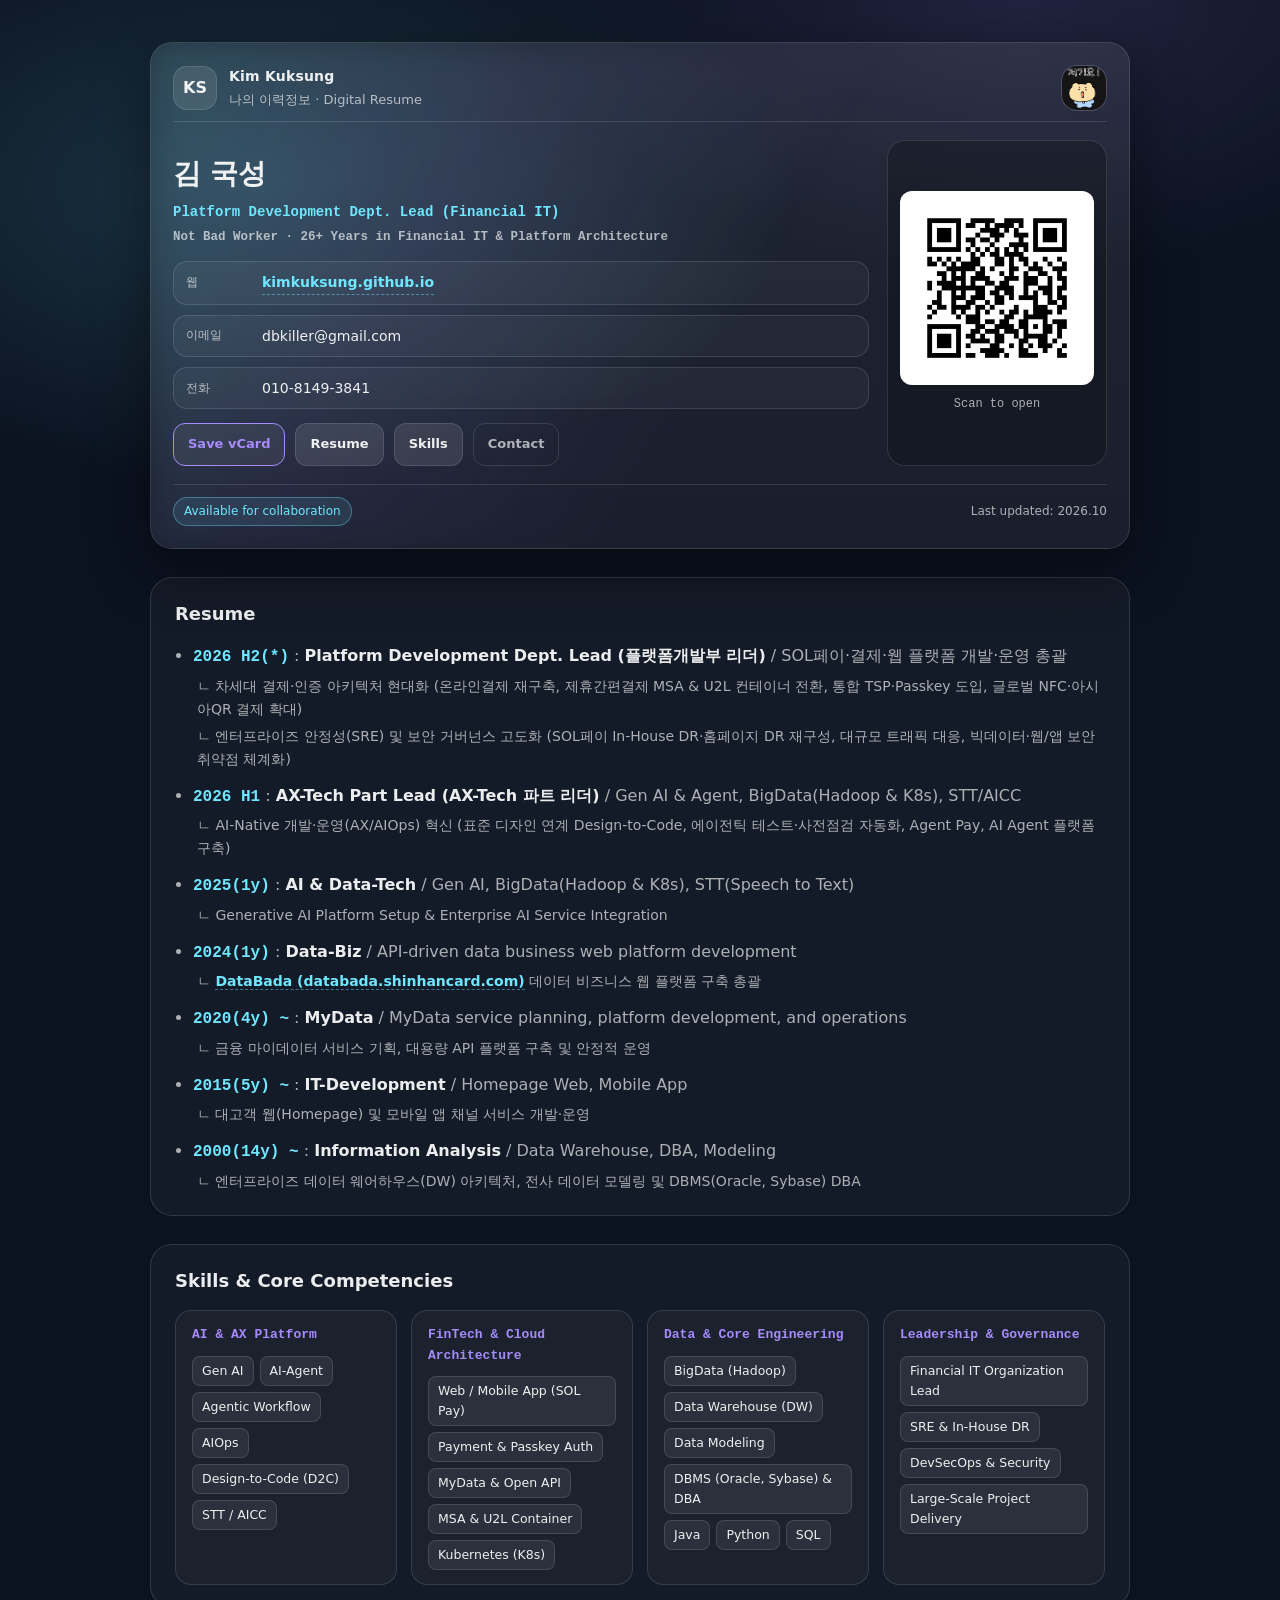
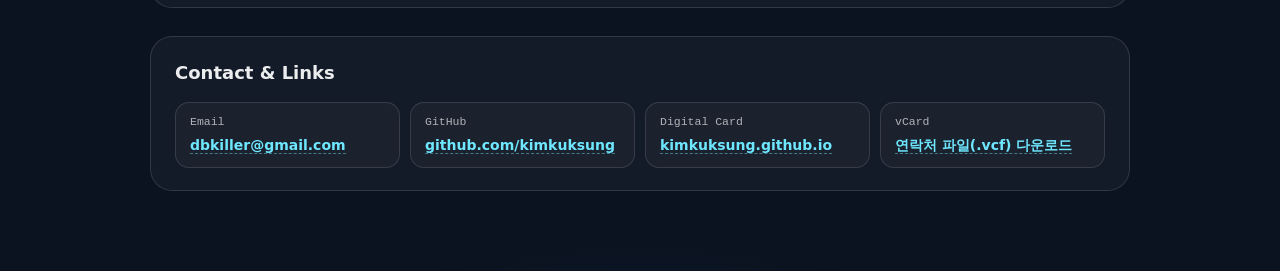
==== index.html @ ca80d71d "Split 2026 career into H1 AX-Tech Part Lead and H2 Platform Development Dept. Lead Update card title" ====
<!doctype html>
<html lang="ko">
<head>
  <meta charset="utf-8" />
  <meta name="viewport" content="width=device-width,initial-scale=1" />
  <title>Resume Page | Kim Kuksung (김국성)</title>
  <meta name="description" content="김국성 (Kim Kuksung) | Platform Development Dept. Lead — Financial IT, Payment/Web/App Platform, MyData, BigData & Generative AI" />
  <meta property="og:type" content="website" />
  <meta property="og:title" content="김국성 (Kim Kuksung) | Resume & Digital Card" />
  <meta property="og:description" content="Platform Development Dept. Lead — SOL Pay, Payment/Web/App Platform, MyData, BigData & Generative AI" />
  <meta property="og:url" content="https://kimkuksung.github.io/" />
  <meta property="og:image" content="https://kimkuksung.github.io/assets/Profile.png" />
  <link rel="stylesheet" href="assets/css/card.css" />
</head>

<body>
  <main class="page">
    <section class="hero">
      <div class="card-wrap">
        <!-- Business Card -->
        <article class="card" aria-label="Business card">
          <header class="card__top">
            <div class="brand">
              <div class="brand__mark" aria-hidden="true">KS</div>
              <div class="brand__text">
                <div class="brand__name">Kim Kuksung</div>
                <div class="brand__tag">나의 이력정보 · Digital Resume</div>
              </div>
            </div>

            <!-- 프로필 이미지 -->
            <img class="avatar" src="assets/Profile.png" alt="김국성 프로필 사진" />
          </header>

          <div class="card__body">
            <h1 class="title">
              <span class="title__name">김 국성</span>
              <span class="title__role">Platform Development Dept. Lead (Financial IT)</span>
              <span class="title__sub">Not Bad Worker · 26+ Years in Financial IT &amp; Platform Architecture</span>
            </h1>

            <dl class="meta">
              <div class="meta__row">
                <dt>웹</dt>
                <dd><a class="ext-link" href="https://kimkuksung.github.io" target="_blank" rel="noopener noreferrer">kimkuksung.github.io</a></dd>
              </div>
              <div class="meta__row">
                <dt>이메일</dt>
                <dd><a href="mailto:dbkiller@gmail.com">dbkiller@gmail.com</a></dd>
              </div>
              <div class="meta__row">
                <dt>전화</dt>
                <dd><a href="tel:+821081493841">010-8149-3841</a></dd>
              </div>
            </dl>

            <div class="actions">
              <a class="btn btn--ghost2" href="assets/kimsung.vcf" download>Save vCard</a>
              <a class="btn" href="#about">Resume</a>
              <a class="btn" href="#skill">Skills</a>
              <a class="btn btn--ghost" href="#contact">Contact</a>
            </div>
          </div>

          <aside class="card__qr" aria-label="QR to this page">
            <img src="assets/Qr.png" alt="QR: kimkuksung.github.io" />
            <div class="qr__caption">Scan to open</div>
          </aside>

          <footer class="card__bottom">
            <span class="pill">Available for collaboration</span>
            <span class="muted">Last updated: <time datetime="2026-10">2026.10</time></span>
          </footer>
        </article>
      </div>
    </section>

    <!-- Resume 섹션 -->
    <section id="about" class="section">
      <h2>Resume</h2>
      <ul>
        <li>
          <span class="period">2026 H2(*)</span> : <strong>Platform Development Dept. Lead (플랫폼개발부 리더)</strong> / SOL페이·결제·웹 플랫폼 개발·운영 총괄
          <span class="sub-desc">ㄴ 차세대 결제·인증 아키텍처 현대화 (온라인결제 재구축, 제휴간편결제 MSA &amp; U2L 컨테이너 전환, 통합 TSP·Passkey 도입, 글로벌 NFC·아시아QR 결제 확대)</span>
          <span class="sub-desc">ㄴ 엔터프라이즈 안정성(SRE) 및 보안 거버넌스 고도화 (SOL페이 In-House DR·홈페이지 DR 재구성, 대규모 트래픽 대응, 빅데이터·웹/앱 보안 취약점 체계화)</span>
        </li>
        <li>
          <span class="period">2026 H1</span> : <strong>AX-Tech Part Lead (AX-Tech 파트 리더)</strong> / Gen AI &amp; Agent, BigData(Hadoop &amp; K8s), STT/AICC
          <span class="sub-desc">ㄴ AI-Native 개발·운영(AX/AIOps) 혁신 (표준 디자인 연계 Design-to-Code, 에이전틱 테스트·사전점검 자동화, Agent Pay, AI Agent 플랫폼 구축)</span>
        </li>
        <li>
          <span class="period">2025(1y)</span> : <strong>AI &amp; Data-Tech</strong> / Gen AI, BigData(Hadoop &amp; K8s), STT(Speech to Text)
          <span class="sub-desc">ㄴ Generative AI Platform Setup &amp; Enterprise AI Service Integration</span>
        </li>
        <li>
          <span class="period">2024(1y)</span> : <strong>Data-Biz</strong> / API-driven data business web platform development
          <span class="sub-desc">ㄴ <a class="ext-link" href="https://databada.shinhancard.com" target="_blank" rel="noopener noreferrer">DataBada (databada.shinhancard.com)</a> 데이터 비즈니스 웹 플랫폼 구축 총괄</span>
        </li>
        <li>
          <span class="period">2020(4y) ~</span> : <strong>MyData</strong> / MyData service planning, platform development, and operations
          <span class="sub-desc">ㄴ 금융 마이데이터 서비스 기획, 대용량 API 플랫폼 구축 및 안정적 운영</span>
        </li>
        <li>
          <span class="period">2015(5y) ~</span> : <strong>IT-Development</strong> / Homepage Web, Mobile App
          <span class="sub-desc">ㄴ 대고객 웹(Homepage) 및 모바일 앱 채널 서비스 개발·운영</span>
        </li>
        <li>
          <span class="period">2000(14y) ~</span> : <strong>Information Analysis</strong> / Data Warehouse, DBA, Modeling
          <span class="sub-desc">ㄴ 엔터프라이즈 데이터 웨어하우스(DW) 아키텍처, 전사 데이터 모델링 및 DBMS(Oracle, Sybase) DBA</span>
        </li>
      </ul>
    </section>

    <!-- Skills 섹션 -->
    <section id="skill" class="section">
      <h2>Skills &amp; Core Competencies</h2>
      <div class="skill-grid">
        <div class="skill-box">
          <div class="skill-box__title">AI &amp; AX Platform</div>
          <div class="tag-list">
            <span class="tag">Gen AI</span>
            <span class="tag">AI-Agent</span>
            <span class="tag">Agentic Workflow</span>
            <span class="tag">AIOps</span>
            <span class="tag">Design-to-Code (D2C)</span>
            <span class="tag">STT / AICC</span>
          </div>
        </div>
        <div class="skill-box">
          <div class="skill-box__title">FinTech &amp; Cloud Architecture</div>
          <div class="tag-list">
            <span class="tag">Web / Mobile App (SOL Pay)</span>
            <span class="tag">Payment &amp; Passkey Auth</span>
            <span class="tag">MyData &amp; Open API</span>
            <span class="tag">MSA &amp; U2L Container</span>
            <span class="tag">Kubernetes (K8s)</span>
          </div>
        </div>
        <div class="skill-box">
          <div class="skill-box__title">Data &amp; Core Engineering</div>
          <div class="tag-list">
            <span class="tag">BigData (Hadoop)</span>
            <span class="tag">Data Warehouse (DW)</span>
            <span class="tag">Data Modeling</span>
            <span class="tag">DBMS (Oracle, Sybase) &amp; DBA</span>
            <span class="tag">Java</span>
            <span class="tag">Python</span>
            <span class="tag">SQL</span>
          </div>
        </div>
        <div class="skill-box">
          <div class="skill-box__title">Leadership &amp; Governance</div>
          <div class="tag-list">
            <span class="tag">Financial IT Organization Lead</span>
            <span class="tag">SRE &amp; In-House DR</span>
            <span class="tag">DevSecOps &amp; Security</span>
            <span class="tag">Large-Scale Project Delivery</span>
          </div>
        </div>
      </div>
    </section>

    <!-- Contact 섹션 -->
    <section id="contact" class="section">
      <h2>Contact &amp; Links</h2>
      <ul class="contact-list">
        <li class="contact-item">
          <span class="contact-label">Email</span>
          <a class="ext-link" href="mailto:dbkiller@gmail.com">dbkiller@gmail.com</a>
        </li>
        <li class="contact-item">
          <span class="contact-label">GitHub</span>
          <a class="ext-link" href="https://github.com/kimkuksung" target="_blank" rel="noopener noreferrer">github.com/kimkuksung</a>
        </li>
        <li class="contact-item">
          <span class="contact-label">Digital Card</span>
          <a class="ext-link" href="https://kimkuksung.github.io" target="_blank" rel="noopener noreferrer">kimkuksung.github.io</a>
        </li>
        <li class="contact-item">
          <span class="contact-label">vCard</span>
          <a class="ext-link" href="assets/kimsung.vcf" download>연락처 파일(.vcf) 다운로드</a>
        </li>
      </ul>
    </section>
  </main>
</body>
</html>
---- assets/css/card.css ----
:root{
  --bg: #0b1220;
  --card: rgba(255,255,255,.08);
  --card2: rgba(255,255,255,.06);
  --text: rgba(255,255,255,.92);
  --muted: rgba(255,255,255,.65);
  --line: rgba(255,255,255,.12);
  --accent: #6ee7ff;
  --accent2: #a78bfa;
  --shadow: 0 20px 60px rgba(0,0,0,.45);
  --radius: 22px;
  --mono: ui-monospace, SFMono-Regular, Menlo, Monaco, Consolas, "Liberation Mono", "Courier New", monospace;
  --sans: ui-sans-serif, system-ui, -apple-system, Segoe UI, Roboto, "Apple SD Gothic Neo", "Noto Sans KR", "Malgun Gothic", sans-serif;
}

*{ box-sizing:border-box; }
html{ scroll-behavior: smooth; }
body{
  margin:0;
  font-family: var(--sans);
  color: var(--text);
  line-height: 1.6;
  background:
    radial-gradient(900px 500px at 20% 10%, rgba(110,231,255,.16), transparent 60%),
    radial-gradient(900px 500px at 80% 0%, rgba(167,139,250,.14), transparent 55%),
    radial-gradient(900px 700px at 50% 120%, rgba(34,211,238,.10), transparent 60%),
    var(--bg);
}

a{ color: inherit; text-decoration: none; }
a:hover{ text-decoration: underline; }

.page{
  min-height: 100svh;
  display:flex;
  flex-direction:column;
  gap: 28px;
  padding: 42px 18px 80px;
  max-width: 1100px;
  margin: 0 auto;
}

.hero{
  display:flex;
  justify-content:center;
  align-items:center;
}

.card-wrap{
  width: min(980px, 100%);
}

.card{
  position:relative;
  display:grid;
  grid-template-columns: 1fr 220px;
  gap: 18px;
  padding: 22px;
  border-radius: var(--radius);
  background: linear-gradient(180deg, var(--card), var(--card2));
  border: 1px solid var(--line);
  box-shadow: var(--shadow);
  overflow:hidden;
}

.card::before{
  content:"";
  position:absolute;
  inset:-2px;
  background:
    linear-gradient(120deg, rgba(110,231,255,.18), rgba(167,139,250,.12), transparent 60%);
  filter: blur(18px);
  opacity:.8;
  pointer-events:none;
}

.card > *{ position:relative; }

.card__top{
  grid-column: 1 / -1;
  display:flex;
  align-items:center;
  justify-content:space-between;
  gap: 16px;
  padding-bottom: 10px;
  border-bottom: 1px solid var(--line);
}

.brand{ display:flex; align-items:center; gap:12px; }
.brand__mark{
  width: 44px; height: 44px;
  border-radius: 14px;
  display:grid; place-items:center;
  font-weight: 800;
  background: rgba(255,255,255,.10);
  border: 1px solid var(--line);
}
.brand__name{ font-weight: 800; letter-spacing: .2px; font-size: 14px; }
.brand__tag{ color: var(--muted); font-size: 13px; margin-top: 2px; }

.avatar{
  width: 46px; height: 46px;
  border-radius: 16px;
  object-fit: cover;
  border: 1px solid var(--line);
  background: rgba(255,255,255,.06);
}

.card__body{ padding-top: 6px; }

.title{
  margin: 6px 0 14px;
  display:flex;
  flex-direction:column;
  gap: 4px;
}
.title__name{ font-size: 28px; font-weight: 850; letter-spacing: -0.3px; }
.title__role{ font-size: 14px; color: var(--accent); font-family: var(--mono); font-weight: 600; }
.title__sub{ font-size: 12.5px; color: var(--muted); font-family: var(--mono); }

.meta{
  margin: 0;
  display:grid;
  gap: 10px;
}
.meta__row{
  display:grid;
  grid-template-columns: 66px 1fr;
  gap: 10px;
  padding: 9px 12px;
  border: 1px solid var(--line);
  border-radius: 14px;
  background: rgba(255,255,255,.04);
}
.meta dt{
  color: var(--muted);
  font-size: 12px;
  display:flex; align-items:center;
}
.meta dd{
  margin: 0;
  font-size: 14px;
  word-break: break-all;
  display:flex; align-items:center;
}

.actions{
  margin-top: 14px;
  display:flex;
  gap: 10px;
  flex-wrap: wrap;
}
.btn{
  display:inline-flex; align-items:center; justify-content:center;
  padding: 10px 14px;
  border-radius: 12px;
  border: 1px solid var(--line);
  background: rgba(255,255,255,.10);
  color: var(--text);
  font-weight: 650;
  font-size: 13px;
  transition: transform .12s ease, background .12s ease;
}
.btn:hover{
  background: rgba(255,255,255,.18);
  text-decoration:none;
  transform: translateY(-1px);
}
.btn--ghost{
  background: transparent;
  color: var(--muted);
}
.btn--ghost:hover{
  background: rgba(255,255,255,.06);
  color: var(--text);
}
.btn--ghost2{
  border: 1px solid var(--accent2);
  background: rgba(255,255,255,.06);
  color: var(--accent2);
}
.btn--ghost2:hover{
  background: rgba(255,255,255,.12);
  color: var(--accent2);
}

.card__qr{
  grid-column: 2;
  border: 1px solid var(--line);
  border-radius: 18px;
  background: rgba(0,0,0,.22);
  padding: 12px;
  display:flex;
  flex-direction:column;
  align-items:center;
  justify-content:center;
  gap: 10px;
}
.card__qr img{
  width: 100%;
  aspect-ratio: 1;
  border-radius: 12px;
  background: #fff;
  padding: 8px;
  object-fit: contain;
}
.qr__caption{
  font-size: 12px;
  color: var(--muted);
  font-family: var(--mono);
}

.card__bottom{
  grid-column: 1 / -1;
  display:flex;
  align-items:center;
  justify-content:space-between;
  gap: 12px;
  padding-top: 12px;
  border-top: 1px solid var(--line);
  font-size: 12px;
}
.pill{
  display:inline-flex; align-items:center; gap: 6px;
  padding: 4px 10px;
  border-radius: 999px;
  border: 1px solid rgba(110,231,255,.35);
  background: rgba(110,231,255,.10);
  color: var(--accent);
}
.muted{ color: var(--muted); }

.section{
  width: min(980px, 100%);
  margin: 0 auto;
  border: 1px solid var(--line);
  border-radius: var(--radius);
  background: rgba(255,255,255,.04);
  padding: 22px 24px;
}
.section h2{
  margin: 0 0 14px;
  font-size: 18px;
  display: flex;
  align-items: center;
  gap: 8px;
  color: var(--text);
}
.section ul{
  margin: 0;
  padding-left: 18px;
  color: var(--muted);
  display: grid;
  gap: 12px;
}
.section li{
  line-height: 1.65;
}
.section strong{
  color: var(--text);
  font-weight: 700;
}
.period{
  font-family: var(--mono);
  color: var(--accent);
  font-weight: 700;
}
.sub-desc{
  display: block;
  margin-top: 4px;
  padding-left: 4px;
  font-size: 14px;
  color: var(--muted);
}
.ext-link{
  color: var(--accent);
  font-weight: 600;
  border-bottom: 1px dashed rgba(110,231,255,.45);
}
.ext-link:hover{
  text-decoration: none;
  border-bottom-style: solid;
}

.skill-grid{
  display: grid;
  grid-template-columns: repeat(auto-fit, minmax(220px, 1fr));
  gap: 14px;
  margin-top: 4px;
}
.skill-box{
  border: 1px solid var(--line);
  border-radius: 16px;
  background: rgba(255,255,255,.03);
  padding: 14px 16px;
}
.skill-box__title{
  font-size: 13px;
  font-family: var(--mono);
  color: var(--accent2);
  font-weight: 700;
  margin-bottom: 10px;
}
.tag-list{
  display: flex;
  flex-wrap: wrap;
  gap: 6px;
}
.tag{
  font-size: 12.5px;
  padding: 4px 9px;
  border-radius: 8px;
  background: rgba(255,255,255,.07);
  border: 1px solid var(--line);
  color: var(--text);
}

.contact-list{
  list-style: none;
  padding-left: 0 !important;
  display: grid;
  grid-template-columns: repeat(auto-fit, minmax(210px, 1fr));
  gap: 10px !important;
}
.contact-item{
  padding: 10px 14px;
  border-radius: 14px;
  border: 1px solid var(--line);
  background: rgba(255,255,255,.03);
  font-size: 14px;
}
.contact-label{
  display: block;
  font-size: 11.5px;
  font-family: var(--mono);
  color: var(--muted);
  margin-bottom: 2px;
}

@media (max-width: 820px){
  .card{ grid-template-columns: 1fr; }
  .card__qr{ grid-column: 1; }
}
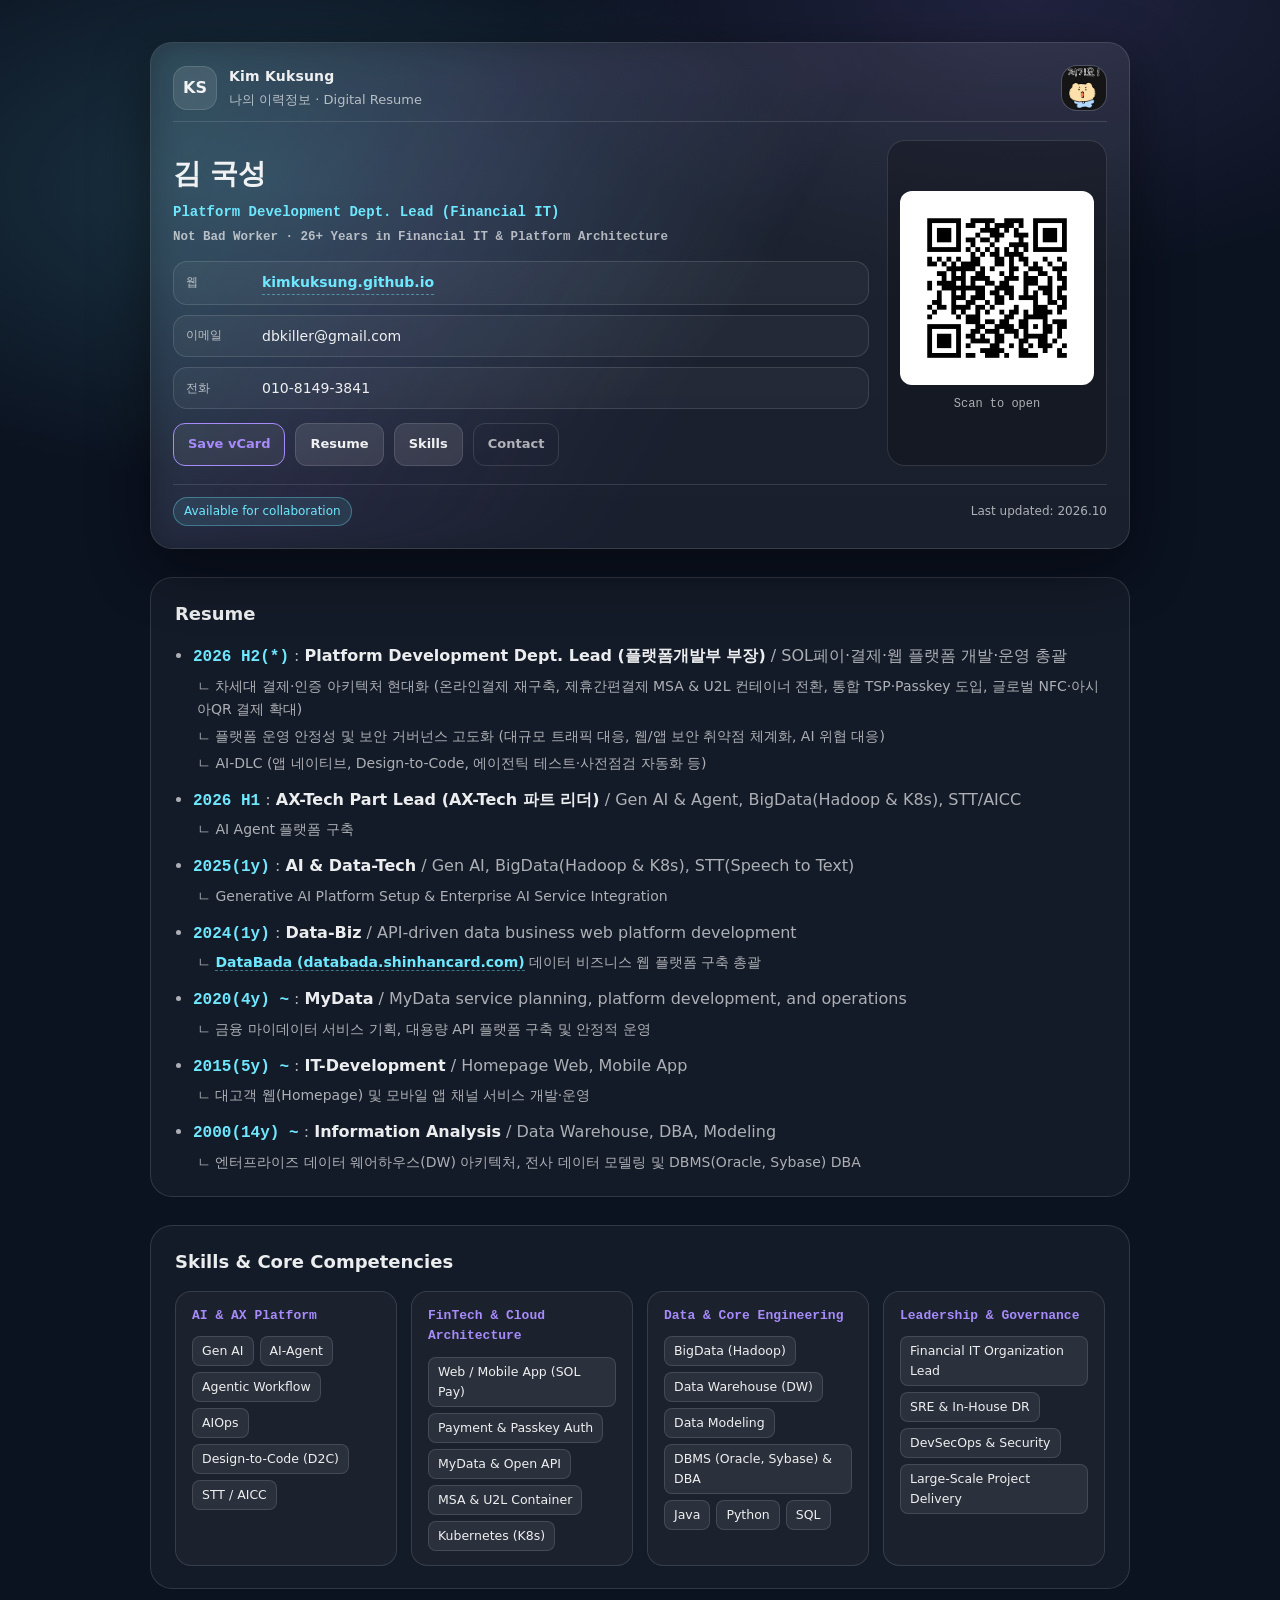
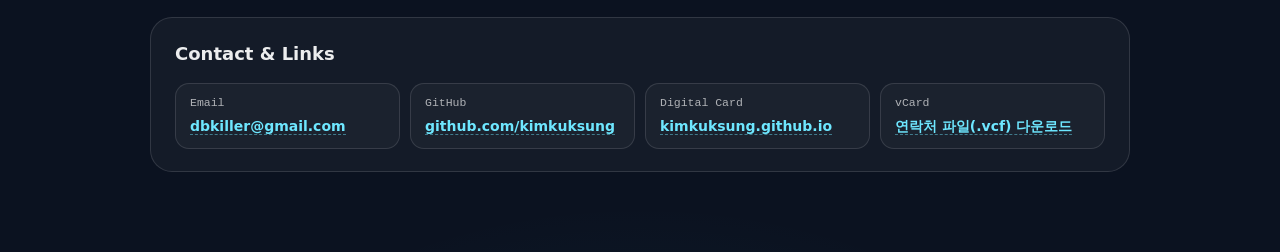
==== commit 70c830e9: "Update resume via web editor" ====
--- a/index.html
+++ b/index.html
@@ -78,15 +78,17 @@
     <!-- Resume 섹션 -->
     <section id="about" class="section">
       <h2>Resume</h2>
-      <ul>
+      <ul id="resume-list">
+        <!-- RESUME:START (edit.html 편집기가 이 구간을 자동 생성합니다) -->
         <li>
-          <span class="period">2026 H2(*)</span> : <strong>Platform Development Dept. Lead (플랫폼개발부 리더)</strong> / SOL페이·결제·웹 플랫폼 개발·운영 총괄
+          <span class="period">2026 H2(*)</span> : <strong>Platform Development Dept. Lead (플랫폼개발부 부장)</strong> / SOL페이·결제·웹 플랫폼 개발·운영 총괄
           <span class="sub-desc">ㄴ 차세대 결제·인증 아키텍처 현대화 (온라인결제 재구축, 제휴간편결제 MSA &amp; U2L 컨테이너 전환, 통합 TSP·Passkey 도입, 글로벌 NFC·아시아QR 결제 확대)</span>
-          <span class="sub-desc">ㄴ 엔터프라이즈 안정성(SRE) 및 보안 거버넌스 고도화 (SOL페이 In-House DR·홈페이지 DR 재구성, 대규모 트래픽 대응, 빅데이터·웹/앱 보안 취약점 체계화)</span>
+          <span class="sub-desc">ㄴ 플랫폼 운영 안정성 및 보안 거버넌스 고도화 (대규모 트래픽 대응, 웹/앱 보안 취약점 체계화, AI 위협 대응)</span>
+          <span class="sub-desc">ㄴ AI-DLC (앱 네이티브, Design-to-Code, 에이전틱 테스트·사전점검 자동화 등)</span>
         </li>
         <li>
           <span class="period">2026 H1</span> : <strong>AX-Tech Part Lead (AX-Tech 파트 리더)</strong> / Gen AI &amp; Agent, BigData(Hadoop &amp; K8s), STT/AICC
-          <span class="sub-desc">ㄴ AI-Native 개발·운영(AX/AIOps) 혁신 (표준 디자인 연계 Design-to-Code, 에이전틱 테스트·사전점검 자동화, Agent Pay, AI Agent 플랫폼 구축)</span>
+          <span class="sub-desc">ㄴ AI Agent 플랫폼 구축</span>
         </li>
         <li>
           <span class="period">2025(1y)</span> : <strong>AI &amp; Data-Tech</strong> / Gen AI, BigData(Hadoop &amp; K8s), STT(Speech to Text)
@@ -108,6 +110,7 @@
           <span class="period">2000(14y) ~</span> : <strong>Information Analysis</strong> / Data Warehouse, DBA, Modeling
           <span class="sub-desc">ㄴ 엔터프라이즈 데이터 웨어하우스(DW) 아키텍처, 전사 데이터 모델링 및 DBMS(Oracle, Sybase) DBA</span>
         </li>
+        <!-- RESUME:END -->
       </ul>
     </section>
 
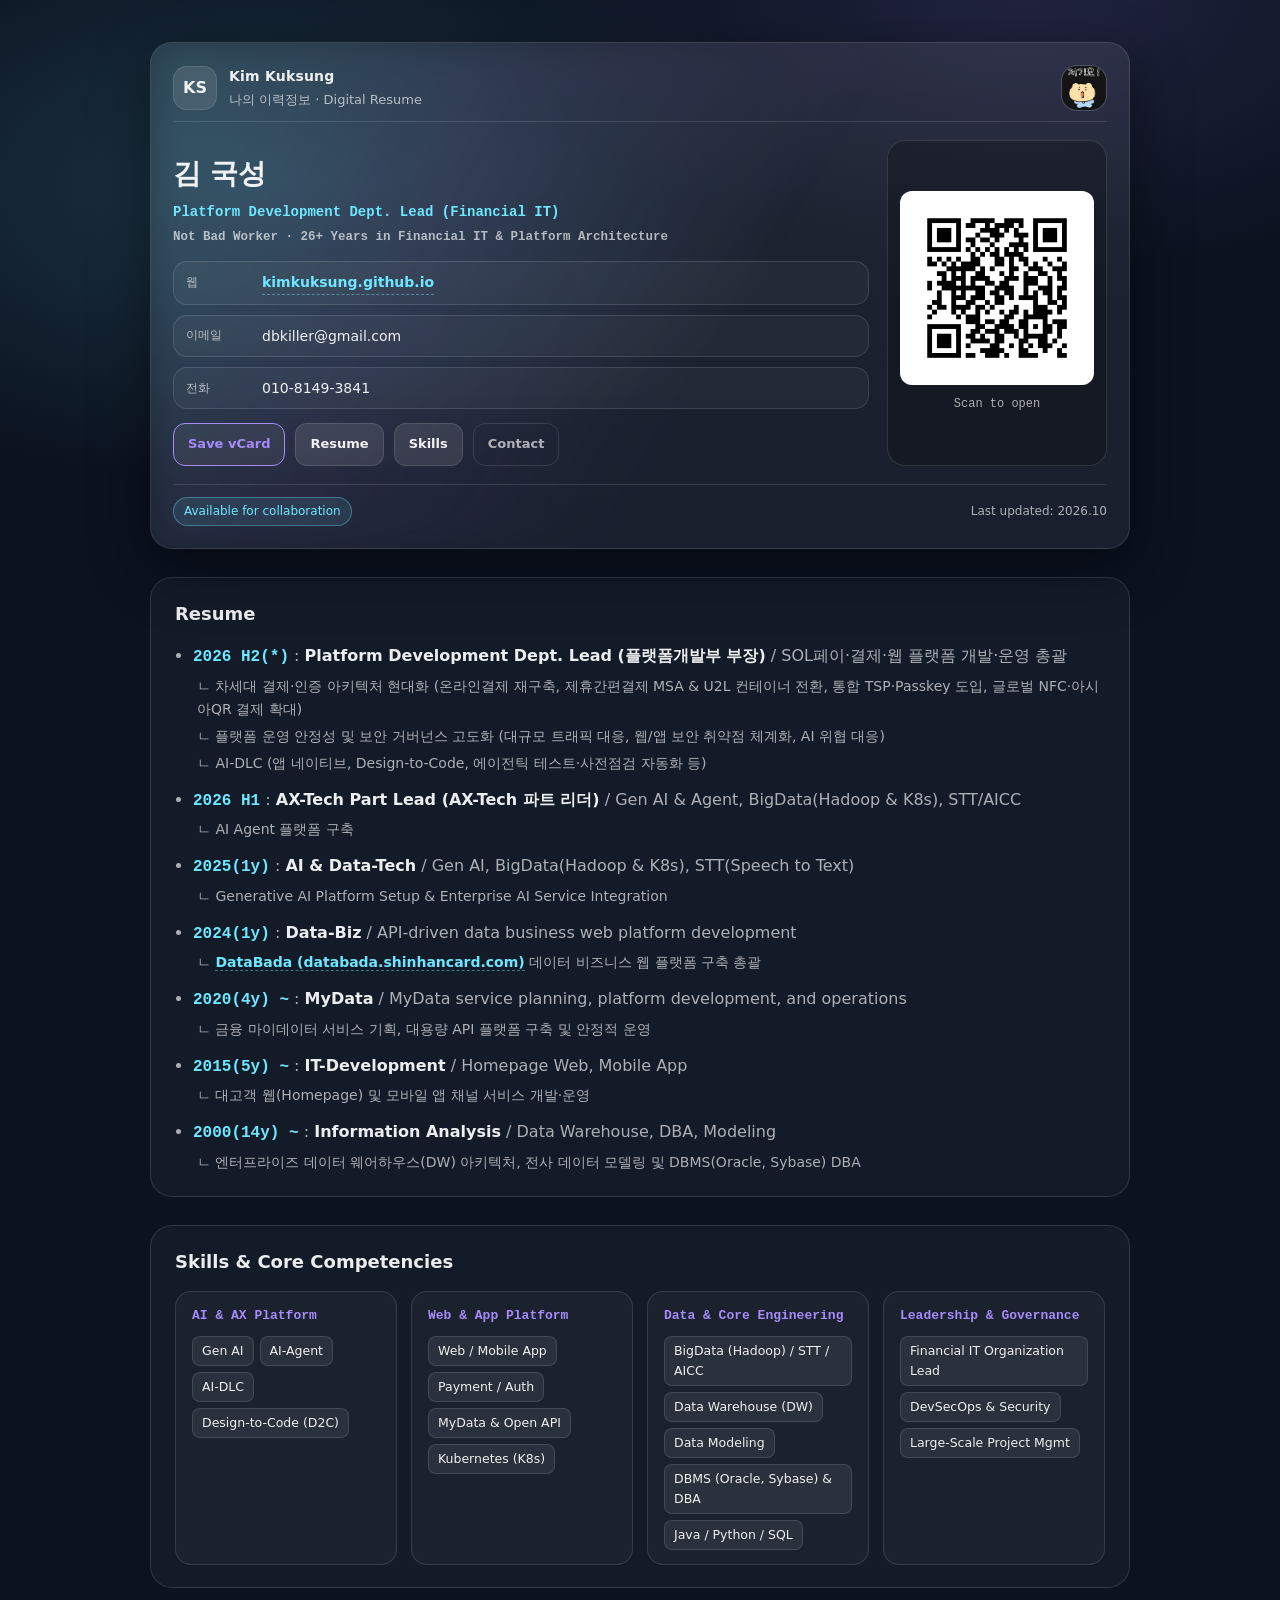
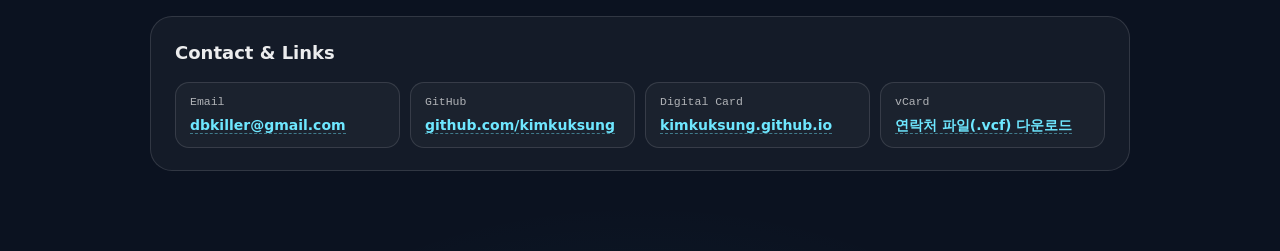
==== commit 5115aa3f: "Update resume via web editor" ====
--- a/index.html
+++ b/index.html
@@ -118,48 +118,44 @@
     <section id="skill" class="section">
       <h2>Skills &amp; Core Competencies</h2>
       <div class="skill-grid">
+        <!-- SKILLS:START (edit.html 편집기가 이 구간을 자동 생성합니다) -->
         <div class="skill-box">
           <div class="skill-box__title">AI &amp; AX Platform</div>
           <div class="tag-list">
             <span class="tag">Gen AI</span>
             <span class="tag">AI-Agent</span>
-            <span class="tag">Agentic Workflow</span>
-            <span class="tag">AIOps</span>
+            <span class="tag">AI-DLC</span>
             <span class="tag">Design-to-Code (D2C)</span>
-            <span class="tag">STT / AICC</span>
           </div>
         </div>
         <div class="skill-box">
-          <div class="skill-box__title">FinTech &amp; Cloud Architecture</div>
+          <div class="skill-box__title">Web &amp; App Platform</div>
           <div class="tag-list">
-            <span class="tag">Web / Mobile App (SOL Pay)</span>
-            <span class="tag">Payment &amp; Passkey Auth</span>
+            <span class="tag">Web / Mobile App</span>
+            <span class="tag">Payment / Auth</span>
             <span class="tag">MyData &amp; Open API</span>
-            <span class="tag">MSA &amp; U2L Container</span>
             <span class="tag">Kubernetes (K8s)</span>
           </div>
         </div>
         <div class="skill-box">
           <div class="skill-box__title">Data &amp; Core Engineering</div>
           <div class="tag-list">
-            <span class="tag">BigData (Hadoop)</span>
+            <span class="tag">BigData (Hadoop) / STT / AICC</span>
             <span class="tag">Data Warehouse (DW)</span>
             <span class="tag">Data Modeling</span>
             <span class="tag">DBMS (Oracle, Sybase) &amp; DBA</span>
-            <span class="tag">Java</span>
-            <span class="tag">Python</span>
-            <span class="tag">SQL</span>
+            <span class="tag">Java / Python / SQL</span>
           </div>
         </div>
         <div class="skill-box">
           <div class="skill-box__title">Leadership &amp; Governance</div>
           <div class="tag-list">
             <span class="tag">Financial IT Organization Lead</span>
-            <span class="tag">SRE &amp; In-House DR</span>
             <span class="tag">DevSecOps &amp; Security</span>
-            <span class="tag">Large-Scale Project Delivery</span>
+            <span class="tag">Large-Scale Project Mgmt</span>
           </div>
         </div>
+        <!-- SKILLS:END -->
       </div>
     </section>
 
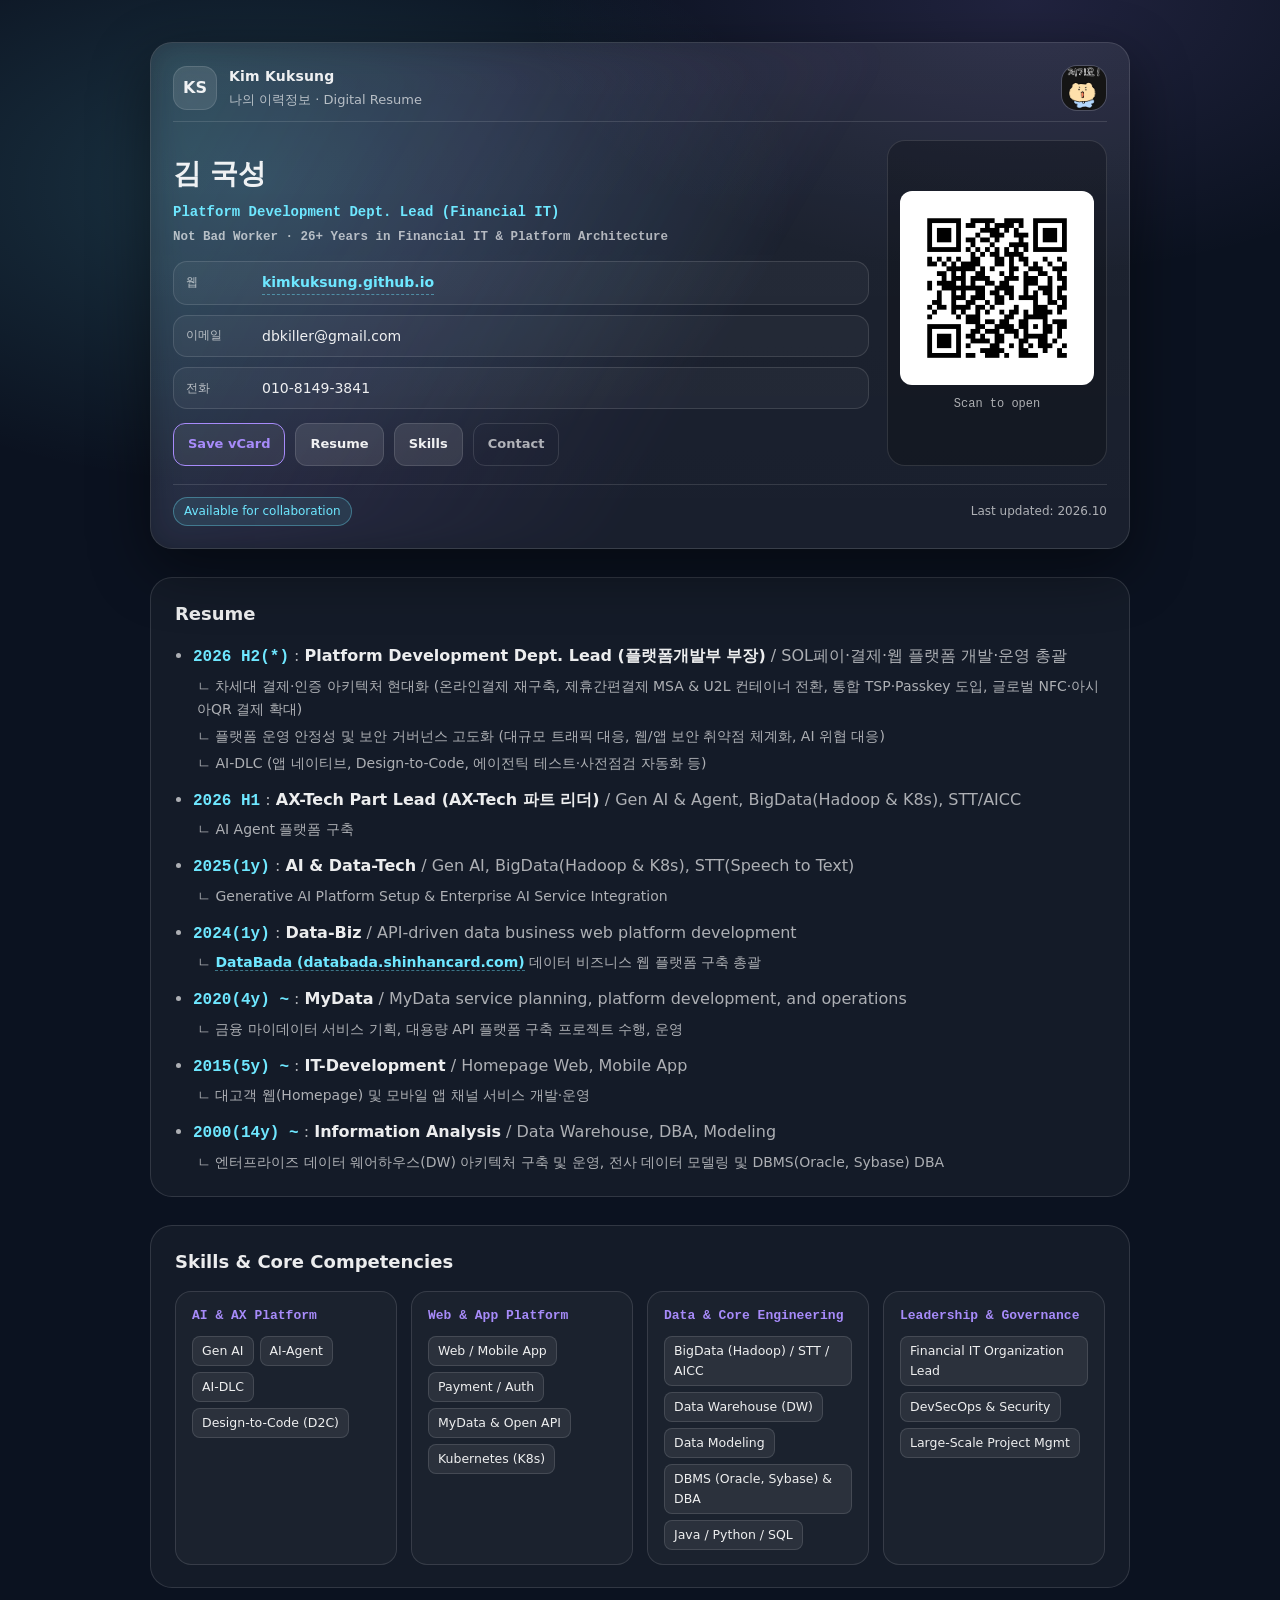
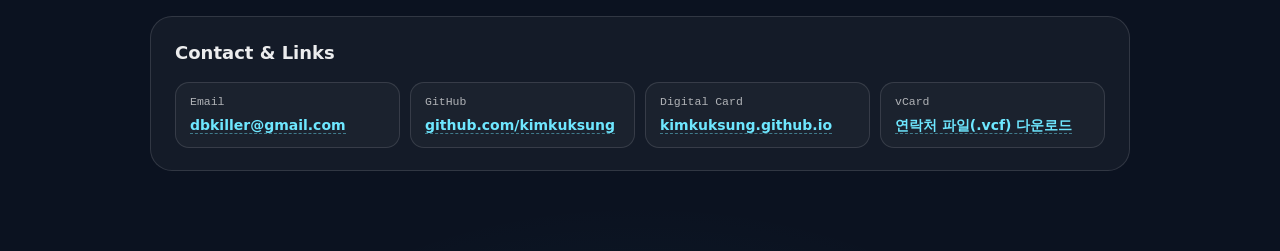
==== commit 4d5e1ab3: "Update resume via web editor" ====
--- a/index.html
+++ b/index.html
@@ -100,7 +100,7 @@
         </li>
         <li>
           <span class="period">2020(4y) ~</span> : <strong>MyData</strong> / MyData service planning, platform development, and operations
-          <span class="sub-desc">ㄴ 금융 마이데이터 서비스 기획, 대용량 API 플랫폼 구축 및 안정적 운영</span>
+          <span class="sub-desc">ㄴ 금융 마이데이터 서비스 기획, 대용량 API 플랫폼 구축 프로젝트 수행, 운영</span>
         </li>
         <li>
           <span class="period">2015(5y) ~</span> : <strong>IT-Development</strong> / Homepage Web, Mobile App
@@ -108,7 +108,7 @@
         </li>
         <li>
           <span class="period">2000(14y) ~</span> : <strong>Information Analysis</strong> / Data Warehouse, DBA, Modeling
-          <span class="sub-desc">ㄴ 엔터프라이즈 데이터 웨어하우스(DW) 아키텍처, 전사 데이터 모델링 및 DBMS(Oracle, Sybase) DBA</span>
+          <span class="sub-desc">ㄴ 엔터프라이즈 데이터 웨어하우스(DW) 아키텍처 구축 및 운영, 전사 데이터 모델링 및 DBMS(Oracle, Sybase) DBA</span>
         </li>
         <!-- RESUME:END -->
       </ul>
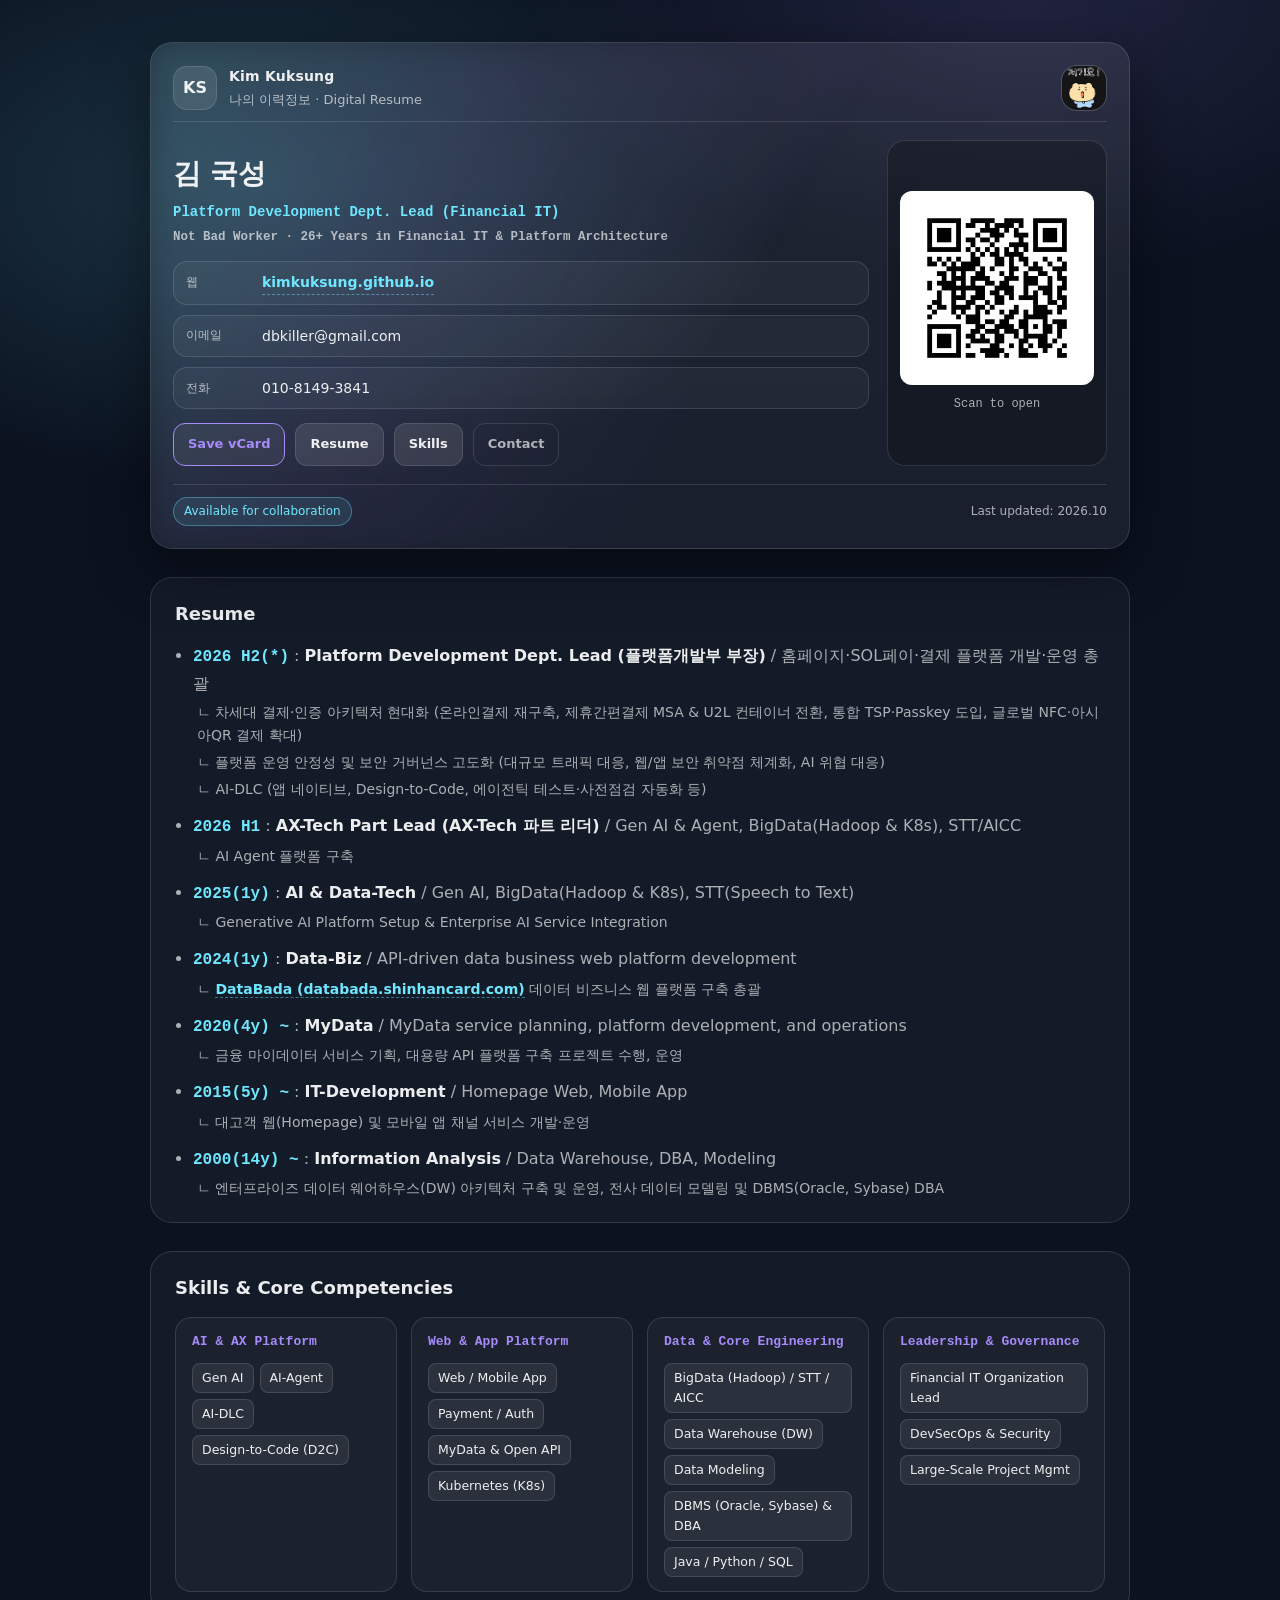
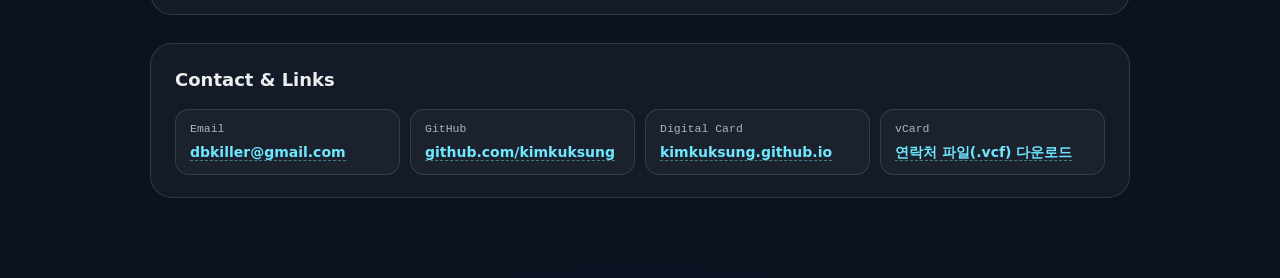
==== commit 4cde9366: "Update resume via web editor" ====
--- a/index.html
+++ b/index.html
@@ -69,7 +69,7 @@
 
           <footer class="card__bottom">
             <span class="pill">Available for collaboration</span>
-            <span class="muted">Last updated: <time datetime="2026-10">2026.10</time></span>
+            <span class="muted"><a class="hidden-link" href="edit.html" rel="nofollow">Last updated: <time datetime="2026-10">2026.10</time></a></span>
           </footer>
         </article>
       </div>
@@ -81,7 +81,7 @@
       <ul id="resume-list">
         <!-- RESUME:START (edit.html 편집기가 이 구간을 자동 생성합니다) -->
         <li>
-          <span class="period">2026 H2(*)</span> : <strong>Platform Development Dept. Lead (플랫폼개발부 부장)</strong> / SOL페이·결제·웹 플랫폼 개발·운영 총괄
+          <span class="period">2026 H2(*)</span> : <strong>Platform Development Dept. Lead (플랫폼개발부 부장)</strong> / 홈페이지·SOL페이·결제 플랫폼 개발·운영 총괄
           <span class="sub-desc">ㄴ 차세대 결제·인증 아키텍처 현대화 (온라인결제 재구축, 제휴간편결제 MSA &amp; U2L 컨테이너 전환, 통합 TSP·Passkey 도입, 글로벌 NFC·아시아QR 결제 확대)</span>
           <span class="sub-desc">ㄴ 플랫폼 운영 안정성 및 보안 거버넌스 고도화 (대규모 트래픽 대응, 웹/앱 보안 취약점 체계화, AI 위협 대응)</span>
           <span class="sub-desc">ㄴ AI-DLC (앱 네이티브, Design-to-Code, 에이전틱 테스트·사전점검 자동화 등)</span>
--- a/assets/css/card.css
+++ b/assets/css/card.css
@@ -229,6 +229,7 @@
   color: var(--accent);
 }
 .muted{ color: var(--muted); }
+.hidden-link, .hidden-link:hover{ color: inherit; text-decoration: none; cursor: inherit; }
 
 .section{
   width: min(980px, 100%);
